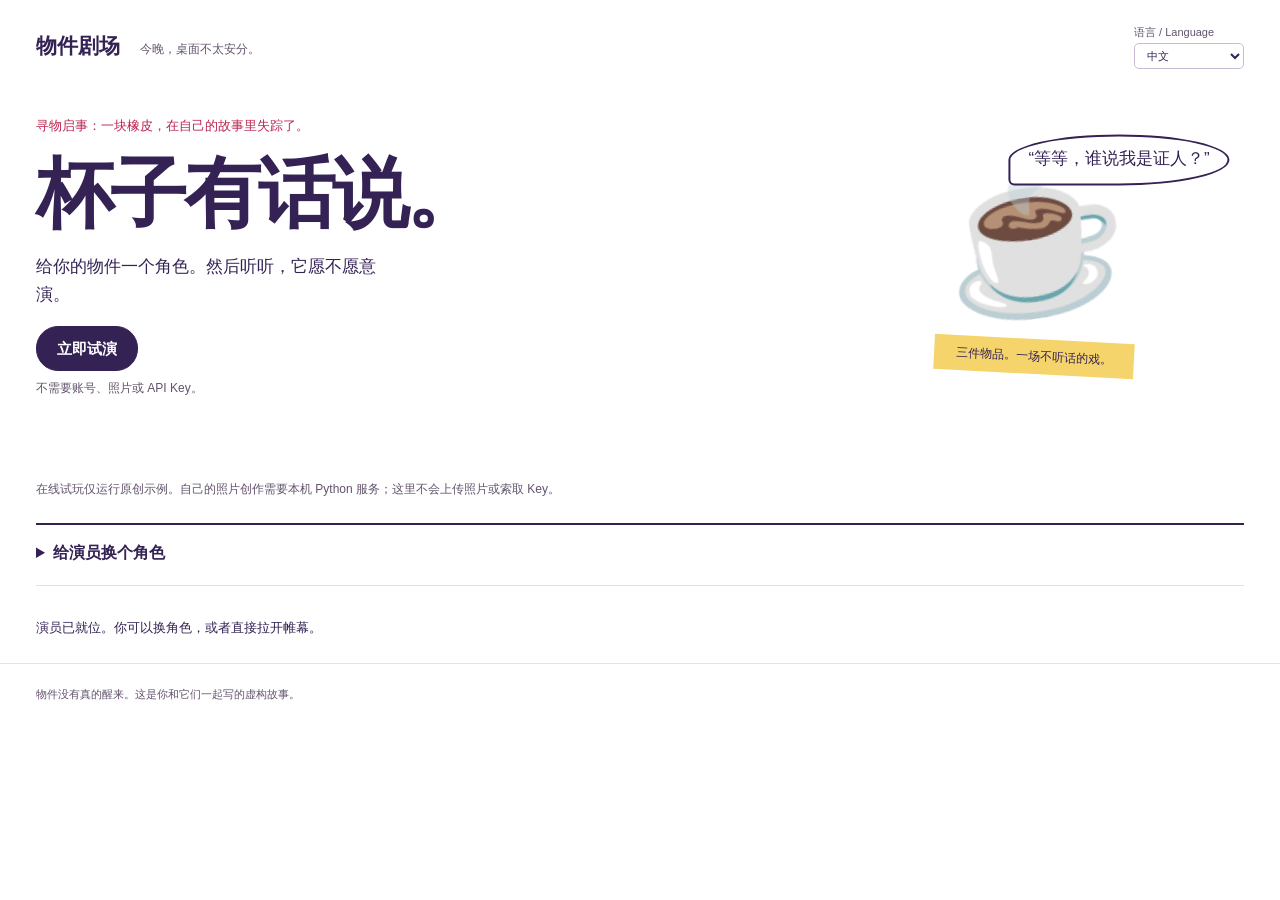
==== web/index.html @ 18a56c07 "Build bilingual object theatre with static preview and resilient local generation" ====
<!doctype html>
<html lang="zh-CN"><head><meta charset="utf-8"><meta name="viewport" content="width=device-width,initial-scale=1"><meta name="description" content="Three everyday objects walk out of their assigned roles. A short interactive comic in English and Chinese."><title>杯子有话说 · 物件剧场</title><link rel="stylesheet" href="./style.css"><script src="./i18n.js" defer></script><script src="./app.js" defer></script></head><body>
<header><a class="wordmark" href="./"><b data-i18n="物件剧场">物件剧场</b><span data-i18n="今晚，桌面不太安分。">今晚，桌面不太安分。</span></a><nav><label class="language-label"><span>语言 / Language</span><select id="language" aria-label="语言 / Language"><option value="zh-CN">中文</option><option value="en">English</option></select></label><button id="settingsToggle" hidden aria-expanded="false" aria-controls="settings" data-i18n="幕后设置">幕后设置</button></nav></header>
<section id="settings" hidden><label>Gemini API Key<input id="key" type="password" autocomplete="off" data-placeholder="只在本次页面会话使用"></label><label><span data-i18n="编剧模型"></span><input id="textModel" value="gemini-2.5-flash"></label><label><span data-i18n="画师模型"></span><input id="imageModel" value="gemini-2.5-flash-image"></label><p data-i18n="使用自己的照片生成时，照片与设定将发送给 Google。Key 与照片不写入本机文件；可能使用你的 API 额度。示例不调用模型。"></p></section>
<main><section class="opening"><div><p class="premise" data-i18n="寻物启事：一块橡皮，在自己的故事里失踪了。"></p><h1 data-i18n="杯子有话说。">杯子有话说。</h1><p class="lede" data-i18n="给你的物件一个角色。然后听听，它愿不愿意演。"></p><button id="quickStart" class="primary" data-i18n="立即试演">立即试演</button><p class="quick-note" data-i18n="不需要账号、照片或 API Key。"></p></div><div class="opening-prop" aria-hidden="true"><div class="cup">☕<span data-i18n="“等等，谁说我是证人？”"></span></div><span class="ticket" data-i18n="三件物品。一场不听话的戏。"></span></div></section>
<p id="deploymentNotice" class="deployment-note" hidden data-i18n="在线试玩仅运行原创示例。自己的照片创作需要本机 Python 服务；这里不会上传照片或索取 Key。"></p>
<details id="castingPanel" class="casting"><summary id="castHeading" data-i18n="给演员换个角色">给演员换个角色</summary><div class="casting-heading"><h2 data-i18n="今晚的演员"></h2><button id="sample" data-i18n="恢复示例演员"></button></div><div id="cast" class="cast-strip"></div><div class="director-bar"><p id="mode"></p><button id="start" class="primary" data-i18n="拉开帷幕"></button></div></details>
<section id="stage" class="stage" hidden aria-labelledby="storyTitle"><div class="stage-top"><div><p id="source" class="source"></p><h2 id="storyTitle" tabindex="-1"></h2></div><div class="stage-actions"><button id="artRetry" hidden></button><button id="export" disabled data-i18n="带走这出戏"></button><button id="print" disabled data-i18n="打印 / 存为 PDF"></button></div></div><div id="comic" class="comic"></div><aside id="protest" class="protest" hidden><span class="protest-mark" data-i18n="等一下！"></span><div><p id="protestActor"></p><blockquote id="protestLine"></blockquote><p id="protestRequest"></p></div><div class="choices"><button id="listen" class="primary" data-i18n="听它说完"></button><button id="insist" data-i18n="导演说了算"></button></div></aside><div id="ending" class="ending" hidden></div><div class="stage-bottom"><button id="otherEnding" hidden data-i18n="看看另一种结局"></button><button id="newShow" data-i18n="重新选角"></button><details><summary data-i18n="这些物件为什么这样演？"></summary><ul id="details"></ul></details></div></section>
<div class="feedback"><p id="status" role="status" aria-live="polite"></p><button id="cancel" hidden data-i18n="停止生成"></button></div></main><footer><span data-i18n="物件没有真的醒来。这是你和它们一起写的虚构故事。"></span><span id="photoNote" data-i18n="照片留在本页，直到你点击真实生成。"></span></footer>
</body></html>
---- web/style.css ----
:root{--ink:#342254;--pink:#d83557;--yellow:#f5d46c;--paper:#fffdf8;--muted:#756880;--line:#e7dfeb}*{box-sizing:border-box}body{margin:0;background:var(--paper);color:var(--ink);font:15px/1.55 "Trebuchet MS","PingFang SC","Microsoft YaHei",sans-serif}button,input,select{font:inherit}button{border:1px solid #c9bbd6;border-radius:22px;padding:10px 20px;color:var(--ink);background:transparent;cursor:pointer;font-weight:700}button:hover:not(:disabled){background:#f0e7fa;border-color:var(--ink)}button:disabled{opacity:.45;cursor:not-allowed}button.primary{background:var(--ink);color:white;border-color:var(--ink)}button.primary:hover:not(:disabled){background:#573581;color:white}:focus-visible{outline:3px solid var(--pink);outline-offset:4px}header{max-width:1350px;margin:auto;display:flex;align-items:center;justify-content:space-between;padding:24px 36px}.wordmark{text-decoration:none;color:var(--ink);font-size:21px;font-weight:800}.wordmark span{font-size:12px;font-weight:400;margin-left:20px;color:var(--muted)}main{max-width:1280px;margin:auto;padding:0 36px}.opening{display:flex;align-items:center;justify-content:space-between;min-height:310px;gap:30px;margin-bottom:35px}.premise{font-size:13px;color:var(--pink);max-width:400px;margin:0 0 18px}h1{font-size:76px;line-height:1.02;letter-spacing:-4px;margin:0;font-weight:900}h1 span{color:var(--pink)}.lede{font-size:17px;margin-top:20px;line-height:1.65}.opening-prop{position:relative;width:420px;text-align:center}.cup{font-size:150px;transform:rotate(-8deg);line-height:1.1}.cup span{font-size:17px;position:absolute;right:5px;top:-5px;border:2px solid var(--ink);padding:14px 18px;border-radius:50% 50% 50% 6px;background:white;transform:rotate(8deg);max-width:230px}.ticket{display:inline-block;font-size:12px;background:var(--yellow);padding:8px 22px;transform:rotate(3deg);margin-top:22px}.casting{border-top:2px solid var(--ink);padding-top:22px}.casting-heading{display:flex;align-items:center;justify-content:space-between;margin-bottom:18px}h2{font-size:22px;margin:0}.cast-strip{display:grid;grid-template-columns:repeat(3,1fr);gap:24px}.actor{display:grid;grid-template-columns:105px 1fr;gap:16px;padding:16px 0;border-bottom:1px solid var(--line);align-items:center}.actor-image{position:relative;aspect-ratio:1;background:#f0e9f7;border-radius:48% 44% 47% 41%;overflow:hidden}.actor-image img{width:100%;height:100%;object-fit:cover;display:block}.actor-fields{min-width:0}.actor-fields input[type=text]{width:100%;border:0;border-bottom:1px solid #c9bbd6;background:transparent;padding:5px 0;font-size:17px;font-weight:bold;color:var(--ink)}label{font-size:12px;color:var(--muted);display:block}select{margin:8px 0;width:100%;padding:7px 5px;border:1px solid #c9bbd6;border-radius:5px;background:white;color:var(--ink)}.photo-label{cursor:pointer;color:var(--pink);font-size:12px}.photo-label input{max-width:150px;font-size:10px;display:block;margin-top:4px}.director-bar{display:flex;justify-content:space-between;align-items:center;gap:15px;margin:22px 0 35px}.director-bar p{font-size:12px;color:var(--muted);margin:0}.stage{background:#f1eaf7;padding:28px;border-radius:20px;margin:20px 0 35px;position:relative}.stage[hidden]{display:none}.stage-top{display:flex;align-items:center;justify-content:space-between;gap:15px;margin-bottom:22px}.stage-top button{font-size:12px;padding:7px 13px}.source{font-size:11px;color:var(--muted);margin:0 0 5px}.comic{display:grid;grid-template-columns:1fr 1fr;gap:16px}.panel{position:relative;background:white;border:2px solid var(--ink);border-radius:3px;overflow:hidden;min-width:0}.panel-art{width:100%;aspect-ratio:9/7;position:relative;overflow:hidden;background:#fff8e5}.panel-art.generated img{position:absolute;width:200%;height:200%;object-fit:fill;max-width:none}.panel-art svg{width:100%;height:100%;display:block}.panel-label{position:absolute;top:12px;left:12px;color:var(--ink);font-size:11px;background:var(--yellow);border-radius:3px;padding:3px 7px}.panel-caption{padding:12px 15px 0;margin:0;font-size:13px;font-weight:bold}.dialogue{padding:8px 15px 14px;margin:0;list-style:none;font-size:13px;line-height:1.6}.dialogue li{margin-top:4px}.dialogue strong{color:var(--pink);font-size:11px;margin-right:7px}.pending-art{display:flex;height:100%;padding:35px;align-items:center;color:var(--muted);text-align:center;font-size:13px}.protest{position:relative;display:grid;grid-template-columns:auto 1fr auto;align-items:center;gap:22px;background:var(--paper);border:3px solid var(--pink);border-radius:14px 14px 14px 0;padding:25px;margin:22px -12px 0;box-shadow:6px 6px 0 #d8355720}.protest[hidden]{display:none}.protest-mark{font-size:27px;line-height:1.2;writing-mode:vertical-rl;font-weight:900;color:var(--pink)}#protestActor{font-size:11px;color:var(--muted);margin:0}.protest blockquote{font-size:21px;font-weight:700;margin:6px 0;line-height:1.5}#protestRequest{font-size:12px;margin:5px 0;color:var(--muted)}.choices{display:flex;flex-direction:column;gap:9px}.choices button{white-space:nowrap;font-size:13px}.ending{padding:25px 8px 5px;font-size:20px;font-weight:bold;text-align:center;line-height:1.6}.ending small{display:block;color:var(--pink);font-size:12px;font-weight:400;margin-bottom:7px}.stage-bottom{display:flex;flex-wrap:wrap;gap:12px;align-items:center;margin-top:25px;font-size:12px}.stage-bottom button{font-size:12px;padding:7px 13px}.stage-bottom details{margin-left:auto;color:var(--muted);max-width:460px}.stage-bottom summary{cursor:pointer}.stage-bottom ul{padding-left:18px}#status{font-size:13px;min-height:25px;color:var(--ink);margin-bottom:20px}#status.error{color:#a72e37}footer{padding:22px 36px;border-top:1px solid var(--line);font-size:11px;color:var(--muted);display:flex;justify-content:space-between;gap:20px;max-width:1350px;margin:auto}#settings{max-width:1280px;margin:0 auto 15px;padding:18px 36px;background:#efe9f5;display:grid;grid-template-columns:1fr 1fr 1fr;gap:15px}#settings[hidden]{display:none}#settings input{display:block;width:100%;border:1px solid #c9bbd6;border-radius:5px;padding:8px;margin-top:4px}#settings p{grid-column:1/-1;font-size:11px;margin:0;color:var(--muted)}button[hidden]{display:none}.stage.enter{animation:curtain .45s ease-out}@keyframes curtain{from{opacity:0;transform:translateY(15px)}to{opacity:1;transform:none}}@media(max-width:950px){.actor{grid-template-columns:80px 1fr;gap:10px}.cast-strip{gap:15px}h1{font-size:62px}.opening-prop{width:300px}.cup{font-size:130px}.protest{grid-template-columns:auto 1fr}.choices{grid-column:2;flex-direction:row}.wordmark span{display:none}}@media(max-width:650px){header{padding:18px 20px}main{padding:0 20px}.opening{min-height:0;margin:20px 0 25px;gap:10px;align-items:flex-start}.opening-prop{width:130px;margin-top:80px}.cup{font-size:80px}.cup span{font-size:11px;right:-5px;top:-50px;padding:10px;max-width:150px}.ticket{font-size:9px;padding:5px 8px}h1{font-size:54px;letter-spacing:-3px}.premise{font-size:11px;max-width:230px}.lede{font-size:13px}.cast-strip{grid-template-columns:1fr;gap:0}.actor{grid-template-columns:85px 1fr;padding:15px 0}.actor-fields{display:grid;grid-template-columns:1fr 1fr;gap:5px 12px}.actor-fields>label:first-child{grid-column:1}.actor-fields input[type=text]{font-size:15px}.photo-label{grid-column:1/-1}.photo-label input{display:inline-block;margin-left:8px;max-width:190px}.casting-heading h2{font-size:19px}.casting-heading button{font-size:12px;padding:8px 12px}.director-bar{align-items:flex-start}.director-bar p{max-width:180px}.stage{padding:14px;margin-left:-7px;margin-right:-7px}.stage-top{align-items:flex-start}.stage-top h2{font-size:19px}.stage-top>div:last-child{display:flex;gap:5px;flex-direction:column}.comic{gap:8px}.panel-caption{padding:8px 8px 0;font-size:11px}.dialogue{padding:6px 8px 10px;font-size:11px}.dialogue strong{display:block;margin:0}.panel-label{top:6px;left:6px;font-size:9px}.protest{margin:18px 0 0;padding:15px;gap:12px}.protest-mark{font-size:22px}.protest blockquote{font-size:17px}.choices{flex-direction:column;align-items:flex-start}.stage-bottom details{margin-left:0;width:100%}.ending{font-size:17px}footer{flex-direction:column;padding:20px;gap:5px}#settings{padding:16px 20px;grid-template-columns:1fr}.pending-art{padding:15px;font-size:11px}}@media(prefers-reduced-motion:reduce){.stage.enter{animation:none}}

#exportPreview{display:inline-block;color:var(--pink);margin-bottom:25px;font-weight:bold}#exportPreview[hidden]{display:none}
/* The interruption, rather than the casting form, leads this short play. */
:root{--paper:#fff;--pink:#bc2450;--muted:#62536c}
header nav{display:flex;align-items:center;gap:16px}.language-label{font-size:11px}.language-label select{margin:2px 0 0;width:110px;padding:5px 8px}.opening{min-height:340px}.opening h1{max-width:620px;font-size:clamp(54px,6vw,78px);letter-spacing:-3px;color:var(--ink);text-wrap:balance}.lede{max-width:360px}.quick-note{font-size:12px;color:var(--muted);margin-top:8px}.casting{margin-bottom:24px;padding:16px 0;border-bottom:1px solid var(--line)}.casting>summary{cursor:pointer;font-size:16px;font-weight:bold;min-height:28px}.casting-heading{margin-top:20px}.deployment-note{max-width:800px;font-size:12px;color:var(--muted);padding:12px 0;margin:0 0 12px}.stage-actions{display:flex;flex-wrap:wrap;gap:6px;justify-content:flex-end}.stage{padding:20px;margin-top:18px}.panel-art{aspect-ratio:9/7}.protest{margin:18px -8px 0}.playing .opening{display:none}.feedback{display:flex;align-items:center;gap:12px}.feedback button{font-size:12px;white-space:nowrap}#status{margin:8px 0 20px}.photo-label input{font-size:12px;max-width:100%}.actor-fields{overflow-wrap:anywhere}.stage-top h2:focus{outline:none}.comic .panel-label{pointer-events:none}.language-label span{display:block}
@media(max-width:650px){header{gap:14px;align-items:flex-start}.wordmark{font-size:18px}header nav{gap:8px;flex-wrap:wrap;justify-content:flex-end}.language-label select{width:105px}.opening{min-height:0;position:relative;padding-top:16px}.opening>div:first-child{max-width:100%}.opening h1{max-width:280px;font-size:52px;line-height:1.1;letter-spacing:-2px}.opening-prop{position:absolute;right:0;top:60px;width:100px;opacity:.95}.cup{font-size:60px}.cup span{font-size:10px;top:-35px;right:0;width:115px}.ticket{display:none}.lede{max-width:215px}.quick-note{font-size:11px}.premise{max-width:230px}.stage{padding:12px}.comic{grid-template-columns:1fr;gap:14px}.panel-art{aspect-ratio:9/7}.panel-caption{font-size:14px;padding:12px 12px 0}.dialogue{font-size:14px;padding:6px 12px 14px}.dialogue strong{display:inline;margin-right:7px;font-size:12px}.panel-label{font-size:11px}.stage-top{flex-direction:column;gap:10px}.stage-top>div:last-child{flex-direction:row;flex-wrap:wrap}.stage-actions{justify-content:flex-start}.protest{margin:18px 0 0}.protest-mark{writing-mode:horizontal-tb;grid-column:1/-1;font-size:22px}.protest{grid-template-columns:1fr}.choices{grid-column:1;flex-direction:row;flex-wrap:wrap}.choices button{white-space:normal}.protest blockquote{font-size:18px}.feedback{align-items:flex-start}.actor-fields{grid-template-columns:minmax(0,1fr) minmax(0,1fr)}.stage-bottom summary{min-height:32px}.deployment-note{margin-top:10px}.language-label span{font-size:10px}}
@media print{header,.opening,.casting,.deployment-note,.stage-actions,.stage-bottom,.feedback,footer,.choices,#settings{display:none!important}body,main{padding:0;background:white}main{max-width:none}.stage{background:white;padding:0;margin:0}.comic{grid-template-columns:1fr 1fr}.panel{break-inside:avoid}.protest{box-shadow:none;break-inside:avoid}.panel-art{aspect-ratio:9/7}.ending{break-inside:avoid}}

@media(max-width:650px){.opening-prop{display:none}.opening h1{max-width:100%}.lede{max-width:300px}}
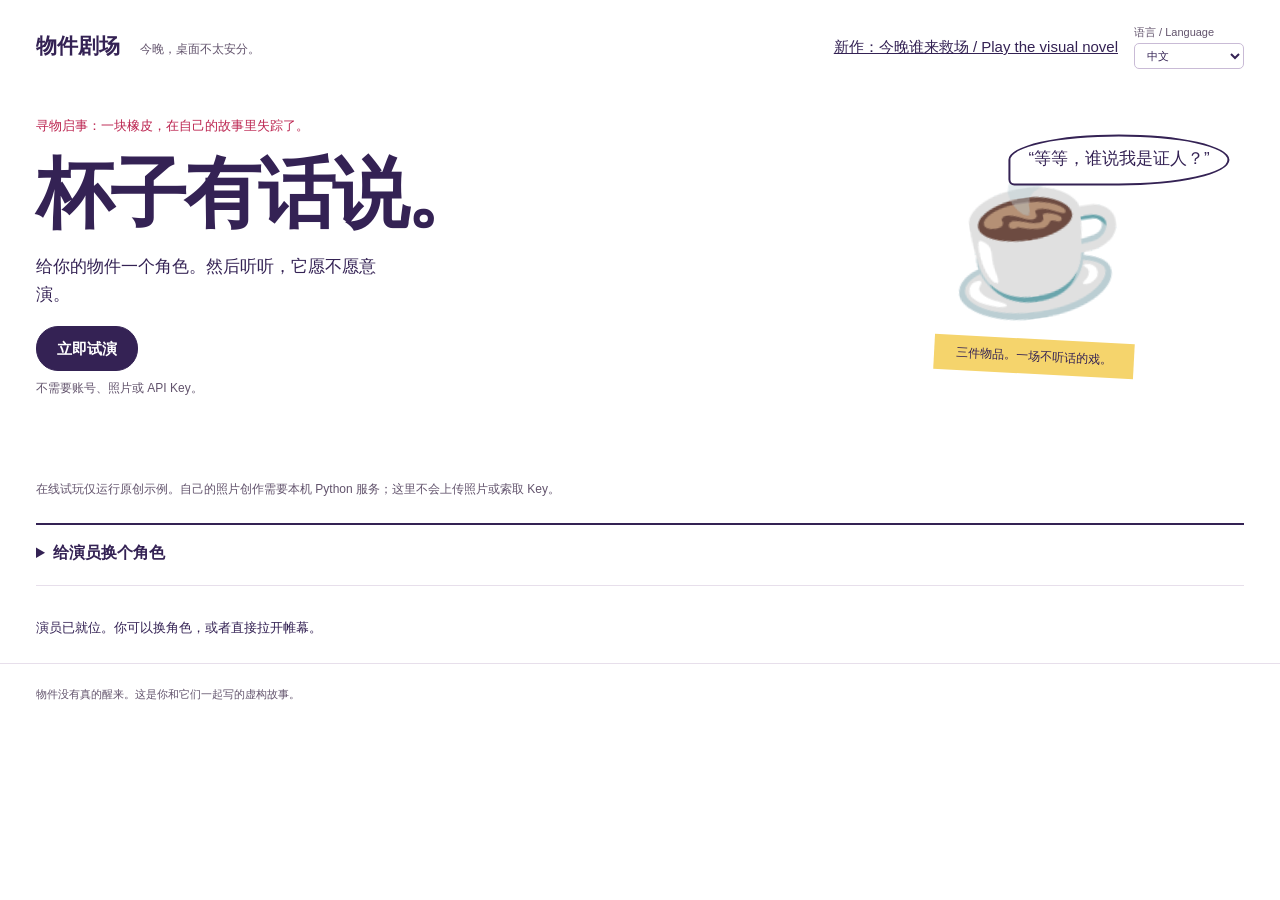
==== commit 860087ad: "Publish three-act visual novel with persistent reading controls" ====
--- a/web/index.html
+++ b/web/index.html
@@ -1,6 +1,6 @@
 <!doctype html>
 <html lang="zh-CN"><head><meta charset="utf-8"><meta name="viewport" content="width=device-width,initial-scale=1"><meta name="description" content="Three everyday objects walk out of their assigned roles. A short interactive comic in English and Chinese."><title>杯子有话说 · 物件剧场</title><link rel="stylesheet" href="./style.css"><script src="./i18n.js" defer></script><script src="./app.js" defer></script></head><body>
-<header><a class="wordmark" href="./"><b data-i18n="物件剧场">物件剧场</b><span data-i18n="今晚，桌面不太安分。">今晚，桌面不太安分。</span></a><nav><label class="language-label"><span>语言 / Language</span><select id="language" aria-label="语言 / Language"><option value="zh-CN">中文</option><option value="en">English</option></select></label><button id="settingsToggle" hidden aria-expanded="false" aria-controls="settings" data-i18n="幕后设置">幕后设置</button></nav></header>
+<header><a class="wordmark" href="./"><b data-i18n="物件剧场">物件剧场</b><span data-i18n="今晚，桌面不太安分。">今晚，桌面不太安分。</span></a><nav><a href="./play/" style="color:inherit">新作：今晚谁来救场 / Play the visual novel</a><label class="language-label"><span>语言 / Language</span><select id="language" aria-label="语言 / Language"><option value="zh-CN">中文</option><option value="en">English</option></select></label><button id="settingsToggle" hidden aria-expanded="false" aria-controls="settings" data-i18n="幕后设置">幕后设置</button></nav></header>
 <section id="settings" hidden><label>Gemini API Key<input id="key" type="password" autocomplete="off" data-placeholder="只在本次页面会话使用"></label><label><span data-i18n="编剧模型"></span><input id="textModel" value="gemini-2.5-flash"></label><label><span data-i18n="画师模型"></span><input id="imageModel" value="gemini-2.5-flash-image"></label><p data-i18n="使用自己的照片生成时，照片与设定将发送给 Google。Key 与照片不写入本机文件；可能使用你的 API 额度。示例不调用模型。"></p></section>
 <main><section class="opening"><div><p class="premise" data-i18n="寻物启事：一块橡皮，在自己的故事里失踪了。"></p><h1 data-i18n="杯子有话说。">杯子有话说。</h1><p class="lede" data-i18n="给你的物件一个角色。然后听听，它愿不愿意演。"></p><button id="quickStart" class="primary" data-i18n="立即试演">立即试演</button><p class="quick-note" data-i18n="不需要账号、照片或 API Key。"></p></div><div class="opening-prop" aria-hidden="true"><div class="cup">☕<span data-i18n="“等等，谁说我是证人？”"></span></div><span class="ticket" data-i18n="三件物品。一场不听话的戏。"></span></div></section>
 <p id="deploymentNotice" class="deployment-note" hidden data-i18n="在线试玩仅运行原创示例。自己的照片创作需要本机 Python 服务；这里不会上传照片或索取 Key。"></p>
